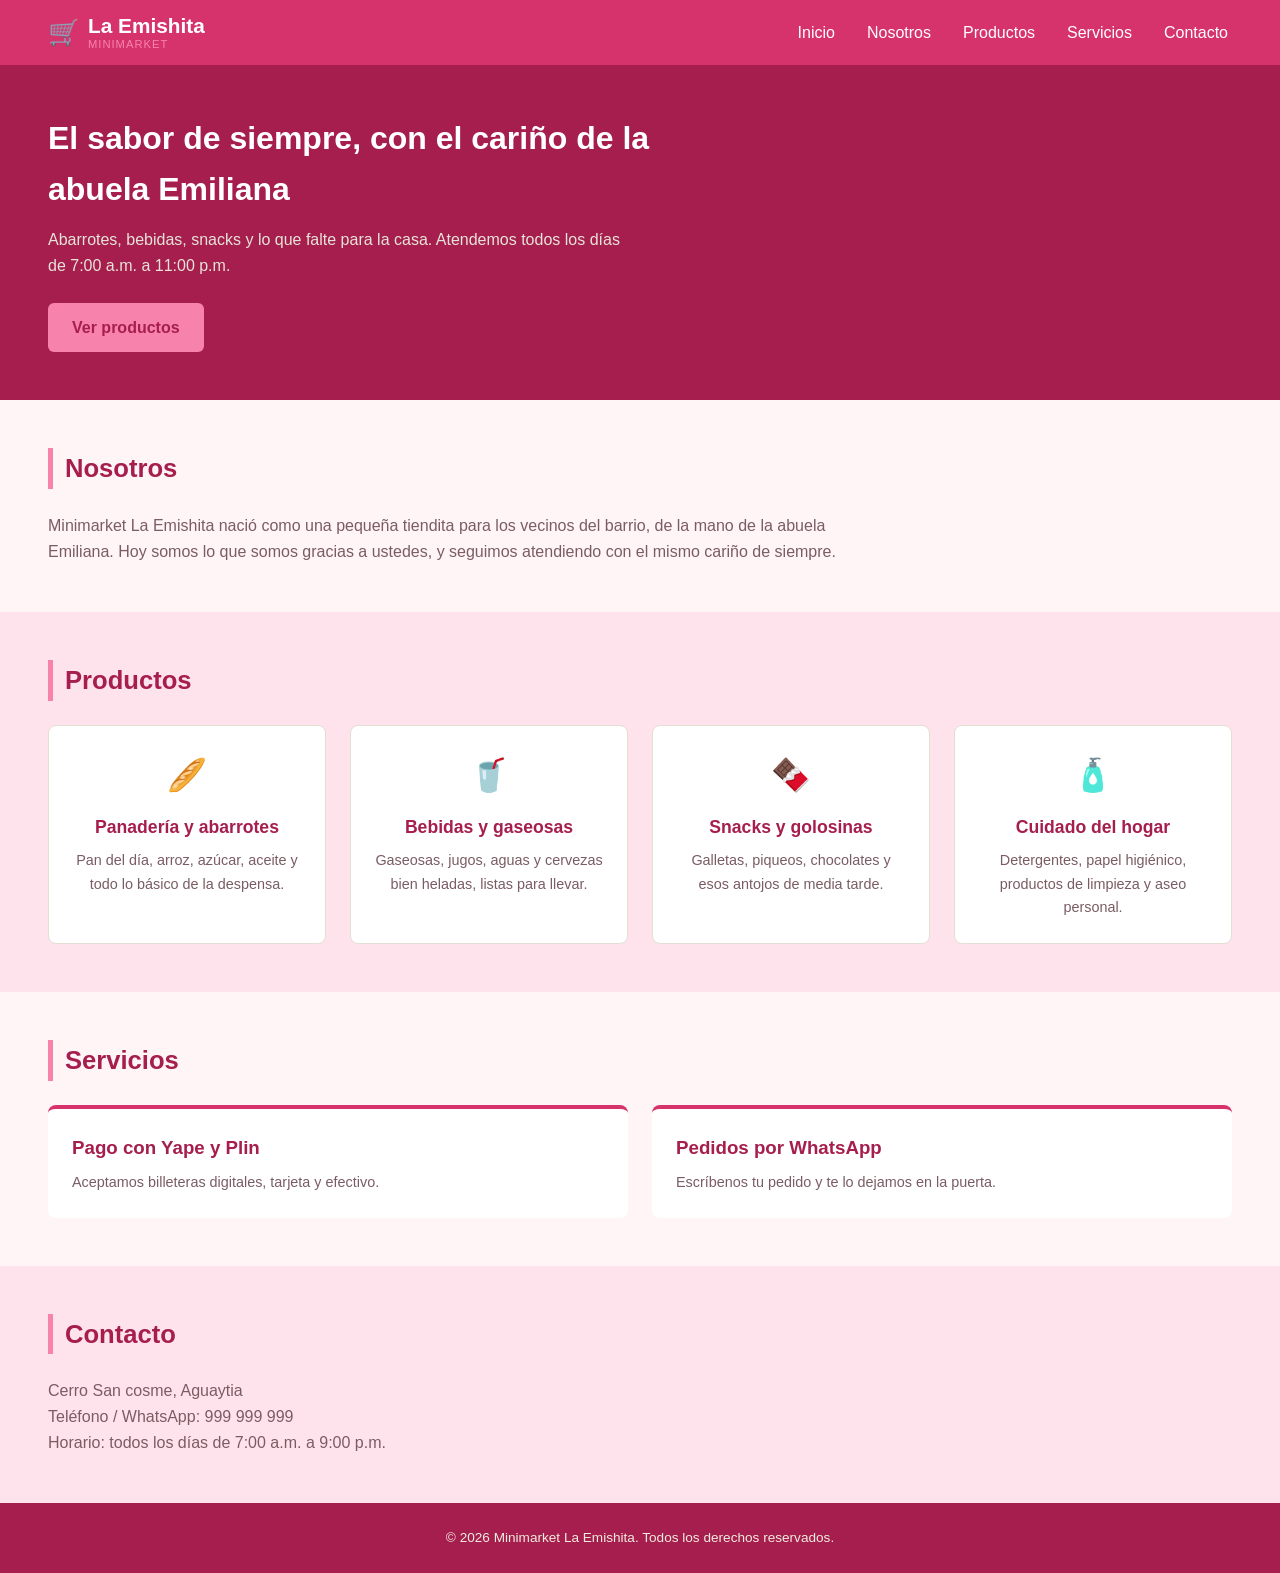
==== index.html @ 7e4b4ac0 "Primer commit examen" ====
<!DOCTYPE html>
<html lang="es">
<head>
  <meta charset="UTF-8">
  <meta name="viewport" content="width=device-width, initial-scale=1.0">
  <title>Minimarket La Emishita</title>
  <link rel="stylesheet" href="styles.css">
</head>
<body>
 
  <header class="site-header">
    <div class="logo">
      <span class="logo-icon">🛒</span>
      <span class="logo-text">La Emishita<span class="logo-sub">minimarket</span></span>
    </div>
 
    <nav class="navbar">
      <ul class="nav-list">
        <li><a href="#inicio" class="nav-link">Inicio</a></li>
        <li><a href="#nosotros" class="nav-link">Nosotros</a></li>
        <li><a href="#productos" class="nav-link">Productos</a></li>
        <li><a href="#servicios" class="nav-link">Servicios</a></li>
        <li><a href="#contacto" class="nav-link">Contacto</a></li>
      </ul>
    </nav>
  </header>
 
  <main>
    <section id="inicio" class="hero">
      <h1 class="hero-title">El sabor de siempre, con el cariño de la abuela Emiliana</h1>
      <p class="hero-text">
        Abarrotes, bebidas, snacks y lo que falte para la casa. Atendemos todos los días
        de 7:00 a.m. a 11:00 p.m.
      </p>
      <a href="#productos" class="btn-primary">Ver productos</a>
    </section>
 
    <section id="nosotros" class="section">
      <h2 class="section-title">Nosotros</h2>
      <p class="section-text">
        Minimarket La Emishita nació como una pequeña tiendita para los vecinos del barrio,
        de la mano de la abuela Emiliana. Hoy somos lo que somos gracias a ustedes, y
        seguimos atendiendo con el mismo cariño de siempre.
      </p>
    </section>
 
    <section id="productos" class="section section-alt">
      <h2 class="section-title">Productos</h2>
      <div class="product-grid">
        <article class="product-card">
          <span class="product-icon">🥖</span>
          <h3 class="product-name">Panadería y abarrotes</h3>
          <p class="product-desc">Pan del día, arroz, azúcar, aceite y todo lo básico de la despensa.</p>
        </article>
        <article class="product-card">
          <span class="product-icon">🥤</span>
          <h3 class="product-name">Bebidas y gaseosas</h3>
          <p class="product-desc">Gaseosas, jugos, aguas y cervezas bien heladas, listas para llevar.</p>
        </article>
        <article class="product-card">
          <span class="product-icon">🍫</span>
          <h3 class="product-name">Snacks y golosinas</h3>
          <p class="product-desc">Galletas, piqueos, chocolates y esos antojos de media tarde.</p>
        </article>
        <article class="product-card">
          <span class="product-icon">🧴</span>
          <h3 class="product-name">Cuidado del hogar</h3>
          <p class="product-desc">Detergentes, papel higiénico, productos de limpieza y aseo personal.</p>
        </article>
      </div>
    </section>
 
    <section id="servicios" class="section">
      <h2 class="section-title">Servicios</h2>
      <div class="service-list">
        <div class="service-item">
          <h3 class="service-name">Pago con Yape y Plin</h3>
          <p class="service-desc">Aceptamos billeteras digitales, tarjeta y efectivo.</p>
        </div>
        <div class="service-item">
          <h3 class="service-name">Pedidos por WhatsApp</h3>
          <p class="service-desc">Escríbenos tu pedido y te lo dejamos en la puerta.</p>
        </div>
      </div>
    </section>
 
    <section id="contacto" class="section section-alt">
      <h2 class="section-title">Contacto</h2>
      <p class="section-text">
        Cerro San cosme, Aguaytia<br>
        Teléfono / WhatsApp: 999 999 999<br>
        Horario: todos los días de 7:00 a.m. a 9:00 p.m.
      </p>
    </section>
  </main>
 
  <footer class="site-footer">
    <p>&copy; 2026 Minimarket La Emishita. Todos los derechos reservados.</p>
  </footer>
 
</body>
</html>
---- styles.css ----
:root {
  --color-primary: #d6336c;
  --color-primary-dark: #a61e4d;
  --color-accent: #f783ac;
  --color-bg: #fff5f7;
  --color-bg-alt: #ffe3ec;
  --color-text: #3d2b30;
  --color-text-light: #7a5c64;
  --font-base: 'Segoe UI', Tahoma, sans-serif;
  --spacing-sm: 0.75rem;
  --spacing-md: 1.5rem;
  --spacing-lg: 3rem;
}
 
/* ===== Reset básico ===== */
* {
  box-sizing: border-box;
  margin: 0;
  padding: 0;
}
 
body {
  font-family: var(--font-base);
  color: var(--color-text);
  background-color: var(--color-bg);
  line-height: 1.6;
}
 
/* ===== Header (selector por clase) ===== */
.site-header {
  display: flex;
  justify-content: space-between;
  align-items: center;
  background-color: var(--color-primary);
  padding: var(--spacing-sm) var(--spacing-lg);
  flex-wrap: wrap;
  gap: var(--spacing-sm);
}
 
.logo {
  display: flex;
  align-items: center;
  gap: 0.5rem;
  color: #ffffff;
}
 
.logo-icon {
  font-size: 1.6rem;
}
 
.logo-text {
  font-size: 1.3rem;
  font-weight: bold;
  display: flex;
  flex-direction: column;
  line-height: 1.1;
}
 
.logo-sub {
  font-size: 0.7rem;
  font-weight: normal;
  color: var(--color-accent);
  text-transform: uppercase;
  letter-spacing: 1px;
}
 
/* ===== Navbar (Flexbox para alinear opciones) ===== */
.navbar .nav-list {
  display: flex;
  list-style: none;
  gap: var(--spacing-md);
}
 
.nav-link {
  color: #ffffff;
  text-decoration: none;
  font-weight: 500;
  padding: var(--spacing-sm) 0.25rem;
  transition: color 0.2s ease;
}
 
.nav-link:hover {
  color: var(--color-accent);
}
 
/* ===== Hero (selector por ID) ===== */
#inicio.hero {
  display: flex;
  flex-direction: column;
  align-items: flex-start;
  background-color: var(--color-primary-dark);
  color: #ffffff;
  padding: var(--spacing-lg);
  gap: var(--spacing-sm);
}
 
.hero-title {
  font-size: 2rem;
  max-width: 38rem;
}
 
.hero-text {
  max-width: 36rem;
  color: #e7e4da;
}
 
.btn-primary {
  display: inline-block;
  background-color: var(--color-accent);
  color: var(--color-primary-dark);
  text-decoration: none;
  font-weight: bold;
  padding: var(--spacing-sm) var(--spacing-md);
  border-radius: 6px;
  margin-top: var(--spacing-sm);
}
 
/* ===== Secciones generales ===== */
.section {
  padding: var(--spacing-lg);
}
 
.section-alt {
  background-color: var(--color-bg-alt);
}
 
.section-title {
  font-size: 1.6rem;
  color: var(--color-primary-dark);
  margin-bottom: var(--spacing-md);
  border-left: 5px solid var(--color-accent);
  padding-left: var(--spacing-sm);
}
 
.section-text {
  max-width: 50rem;
  color: var(--color-text-light);
}
 
/* ===== Productos (Flexbox en grid de tarjetas) ===== */
.product-grid {
  display: flex;
  flex-wrap: wrap;
  gap: var(--spacing-md);
}
 
.product-card {
  background-color: #ffffff;
  border: 1px solid #e3dfd2;
  border-radius: 8px;
  padding: var(--spacing-md);
  flex: 1 1 220px;
  text-align: center;
}
 
.product-icon {
  font-size: 2rem;
  display: block;
  margin-bottom: var(--spacing-sm);
}
 
.product-name {
  font-size: 1.1rem;
  margin-bottom: 0.5rem;
  color: var(--color-primary-dark);
}
 
.product-desc {
  font-size: 0.9rem;
  color: var(--color-text-light);
}
 
/* ===== Servicios (Flexbox) ===== */
.service-list {
  display: flex;
  flex-wrap: wrap;
  gap: var(--spacing-md);
}
 
.service-item {
  flex: 1 1 250px;
  background-color: #ffffff;
  padding: var(--spacing-md);
  border-radius: 8px;
  border-top: 4px solid var(--color-primary);
}
 
.service-name {
  color: var(--color-primary-dark);
  margin-bottom: 0.5rem;
}
 
.service-desc {
  font-size: 0.9rem;
  color: var(--color-text-light);
}
 
/* ===== Footer (selector por clase, Flexbox centrado) ===== */
.site-footer {
  display: flex;
  justify-content: center;
  align-items: center;
  background-color: var(--color-primary-dark);
  color: #f1ece0;
  padding: var(--spacing-md);
  font-size: 0.85rem;
}
 
/* ===== Responsive ===== */
@media (max-width: 600px) {
  .site-header {
    flex-direction: column;
    align-items: flex-start;
  }
 
  .navbar .nav-list {
    flex-wrap: wrap;
  }
 
  .hero-title {
    font-size: 1.5rem;
  }
}
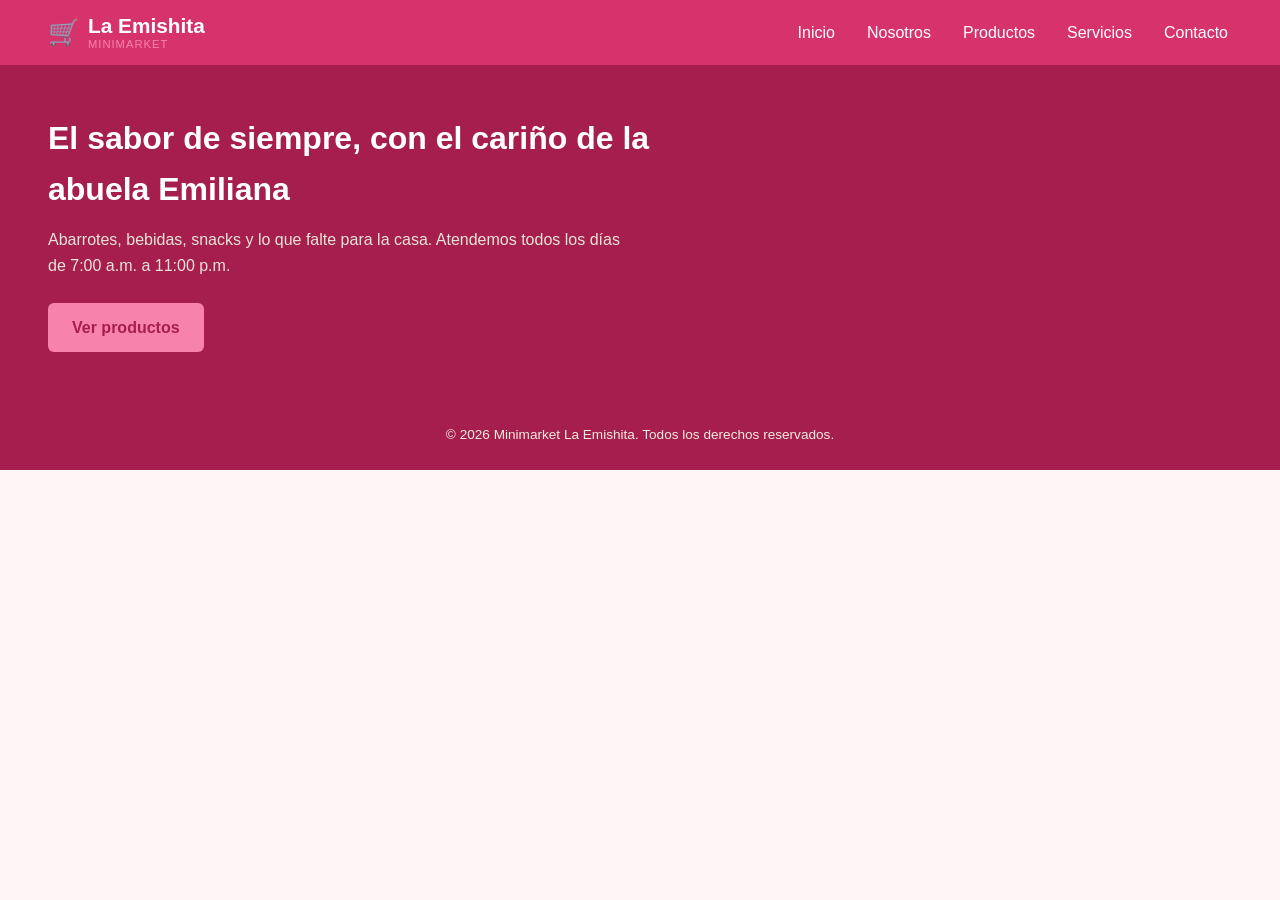
==== commit 2a36988f: "avance PA4" ====
--- a/index.html
+++ b/index.html
@@ -4,7 +4,7 @@
   <meta charset="UTF-8">
   <meta name="viewport" content="width=device-width, initial-scale=1.0">
   <title>Minimarket La Emishita</title>
-  <link rel="stylesheet" href="styles.css">
+  <link rel="stylesheet" href="css/styles.css">
 </head>
 <body>
  
@@ -16,11 +16,11 @@
  
     <nav class="navbar">
       <ul class="nav-list">
-        <li><a href="#inicio" class="nav-link">Inicio</a></li>
-        <li><a href="#nosotros" class="nav-link">Nosotros</a></li>
-        <li><a href="#productos" class="nav-link">Productos</a></li>
-        <li><a href="#servicios" class="nav-link">Servicios</a></li>
-        <li><a href="#contacto" class="nav-link">Contacto</a></li>
+        <li><a href="index.html" class="nav-link">Inicio</a></li>
+        <li><a href="nosotros.html" class="nav-link">Nosotros</a></li>
+        <li><a href="productos.html" class="nav-link">Productos</a></li>
+        <li><a href="servicios.html" class="nav-link">Servicios</a></li>
+        <li><a href="contacto.html" class="nav-link">Contacto</a></li>
       </ul>
     </nav>
   </header>
@@ -32,65 +32,7 @@
         Abarrotes, bebidas, snacks y lo que falte para la casa. Atendemos todos los días
         de 7:00 a.m. a 11:00 p.m.
       </p>
-      <a href="#productos" class="btn-primary">Ver productos</a>
-    </section>
- 
-    <section id="nosotros" class="section">
-      <h2 class="section-title">Nosotros</h2>
-      <p class="section-text">
-        Minimarket La Emishita nació como una pequeña tiendita para los vecinos del barrio,
-        de la mano de la abuela Emiliana. Hoy somos lo que somos gracias a ustedes, y
-        seguimos atendiendo con el mismo cariño de siempre.
-      </p>
-    </section>
- 
-    <section id="productos" class="section section-alt">
-      <h2 class="section-title">Productos</h2>
-      <div class="product-grid">
-        <article class="product-card">
-          <span class="product-icon">🥖</span>
-          <h3 class="product-name">Panadería y abarrotes</h3>
-          <p class="product-desc">Pan del día, arroz, azúcar, aceite y todo lo básico de la despensa.</p>
-        </article>
-        <article class="product-card">
-          <span class="product-icon">🥤</span>
-          <h3 class="product-name">Bebidas y gaseosas</h3>
-          <p class="product-desc">Gaseosas, jugos, aguas y cervezas bien heladas, listas para llevar.</p>
-        </article>
-        <article class="product-card">
-          <span class="product-icon">🍫</span>
-          <h3 class="product-name">Snacks y golosinas</h3>
-          <p class="product-desc">Galletas, piqueos, chocolates y esos antojos de media tarde.</p>
-        </article>
-        <article class="product-card">
-          <span class="product-icon">🧴</span>
-          <h3 class="product-name">Cuidado del hogar</h3>
-          <p class="product-desc">Detergentes, papel higiénico, productos de limpieza y aseo personal.</p>
-        </article>
-      </div>
-    </section>
- 
-    <section id="servicios" class="section">
-      <h2 class="section-title">Servicios</h2>
-      <div class="service-list">
-        <div class="service-item">
-          <h3 class="service-name">Pago con Yape y Plin</h3>
-          <p class="service-desc">Aceptamos billeteras digitales, tarjeta y efectivo.</p>
-        </div>
-        <div class="service-item">
-          <h3 class="service-name">Pedidos por WhatsApp</h3>
-          <p class="service-desc">Escríbenos tu pedido y te lo dejamos en la puerta.</p>
-        </div>
-      </div>
-    </section>
- 
-    <section id="contacto" class="section section-alt">
-      <h2 class="section-title">Contacto</h2>
-      <p class="section-text">
-        Cerro San cosme, Aguaytia<br>
-        Teléfono / WhatsApp: 999 999 999<br>
-        Horario: todos los días de 7:00 a.m. a 9:00 p.m.
-      </p>
+      <a href="productos.html" class="btn-primary">Ver productos</a>
     </section>
   </main>
  
--- a/css/styles.css
+++ b/css/styles.css
@@ -0,0 +1,224 @@
+:root {
+  --color-primary: #d6336c;
+  --color-primary-dark: #a61e4d;
+  --color-accent: #f783ac;
+  --color-bg: #fff5f7;
+  --color-bg-alt: #ffe3ec;
+  --color-text: #3d2b30;
+  --color-text-light: #7a5c64;
+  --font-base: 'Segoe UI', Tahoma, sans-serif;
+  --spacing-sm: 0.75rem;
+  --spacing-md: 1.5rem;
+  --spacing-lg: 3rem;
+}
+ 
+/* ===== Reset básico ===== */
+* {
+  box-sizing: border-box;
+  margin: 0;
+  padding: 0;
+}
+ 
+body {
+  font-family: var(--font-base);
+  color: var(--color-text);
+  background-color: var(--color-bg);
+  line-height: 1.6;
+}
+ 
+/* ===== Header (selector por clase) ===== */
+.site-header {
+  display: flex;
+  justify-content: space-between;
+  align-items: center;
+  background-color: var(--color-primary);
+  padding: var(--spacing-sm) var(--spacing-lg);
+  flex-wrap: wrap;
+  gap: var(--spacing-sm);
+}
+ 
+.logo {
+  display: flex;
+  align-items: center;
+  gap: 0.5rem;
+  color: #ffffff;
+}
+ 
+.logo-icon {
+  font-size: 1.6rem;
+}
+ 
+.logo-text {
+  font-size: 1.3rem;
+  font-weight: bold;
+  display: flex;
+  flex-direction: column;
+  line-height: 1.1;
+}
+ 
+.logo-sub {
+  font-size: 0.7rem;
+  font-weight: normal;
+  color: var(--color-accent);
+  text-transform: uppercase;
+  letter-spacing: 1px;
+}
+ 
+/* ===== Navbar (Flexbox para alinear opciones) ===== */
+.navbar .nav-list {
+  display: flex;
+  list-style: none;
+  gap: var(--spacing-md);
+}
+ 
+.nav-link {
+  color: #ffffff;
+  text-decoration: none;
+  font-weight: 500;
+  padding: var(--spacing-sm) 0.25rem;
+  transition: color 0.2s ease;
+}
+ 
+.nav-link:hover {
+  color: var(--color-accent);
+}
+ 
+/* ===== Hero (selector por ID) ===== */
+#inicio.hero {
+  display: flex;
+  flex-direction: column;
+  align-items: flex-start;
+  background-color: var(--color-primary-dark);
+  color: #ffffff;
+  padding: var(--spacing-lg);
+  gap: var(--spacing-sm);
+}
+ 
+.hero-title {
+  font-size: 2rem;
+  max-width: 38rem;
+}
+ 
+.hero-text {
+  max-width: 36rem;
+  color: #e7e4da;
+}
+ 
+.btn-primary {
+  display: inline-block;
+  background-color: var(--color-accent);
+  color: var(--color-primary-dark);
+  text-decoration: none;
+  font-weight: bold;
+  padding: var(--spacing-sm) var(--spacing-md);
+  border-radius: 6px;
+  margin-top: var(--spacing-sm);
+}
+ 
+/* ===== Secciones generales ===== */
+.section {
+  padding: var(--spacing-lg);
+}
+ 
+.section-alt {
+  background-color: var(--color-bg-alt);
+}
+ 
+.section-title {
+  font-size: 1.6rem;
+  color: var(--color-primary-dark);
+  margin-bottom: var(--spacing-md);
+  border-left: 5px solid var(--color-accent);
+  padding-left: var(--spacing-sm);
+}
+ 
+.section-text {
+  max-width: 50rem;
+  color: var(--color-text-light);
+}
+ 
+/* ===== Productos (Flexbox en grid de tarjetas) ===== */
+.product-grid {
+  display: flex;
+  flex-wrap: wrap;
+  gap: var(--spacing-md);
+}
+ 
+.product-card {
+  background-color: #ffffff;
+  border: 1px solid #e3dfd2;
+  border-radius: 8px;
+  padding: var(--spacing-md);
+  flex: 1 1 220px;
+  text-align: center;
+}
+ 
+.product-icon {
+  font-size: 2rem;
+  display: block;
+  margin-bottom: var(--spacing-sm);
+}
+ 
+.product-name {
+  font-size: 1.1rem;
+  margin-bottom: 0.5rem;
+  color: var(--color-primary-dark);
+}
+ 
+.product-desc {
+  font-size: 0.9rem;
+  color: var(--color-text-light);
+}
+ 
+/* ===== Servicios (Flexbox) ===== */
+.service-list {
+  display: flex;
+  flex-wrap: wrap;
+  gap: var(--spacing-md);
+}
+ 
+.service-item {
+  flex: 1 1 250px;
+  background-color: #ffffff;
+  padding: var(--spacing-md);
+  border-radius: 8px;
+  border-top: 4px solid var(--color-primary);
+}
+ 
+.service-name {
+  color: var(--color-primary-dark);
+  margin-bottom: 0.5rem;
+}
+ 
+.service-desc {
+  font-size: 0.9rem;
+  color: var(--color-text-light);
+}
+ 
+/* ===== Footer (selector por clase, Flexbox centrado) ===== */
+.site-footer {
+  display: flex;
+  justify-content: center;
+  align-items: center;
+  background-color: var(--color-primary-dark);
+  color: #f1ece0;
+  padding: var(--spacing-md);
+  font-size: 0.85rem;
+}
+ 
+/* ===== Responsive ===== */
+@media (max-width: 600px) {
+  .site-header {
+    flex-direction: column;
+    align-items: flex-start;
+  }
+ 
+  .navbar .nav-list {
+    flex-wrap: wrap;
+  }
+ 
+  .hero-title {
+    font-size: 1.5rem;
+  }
+}
+ 
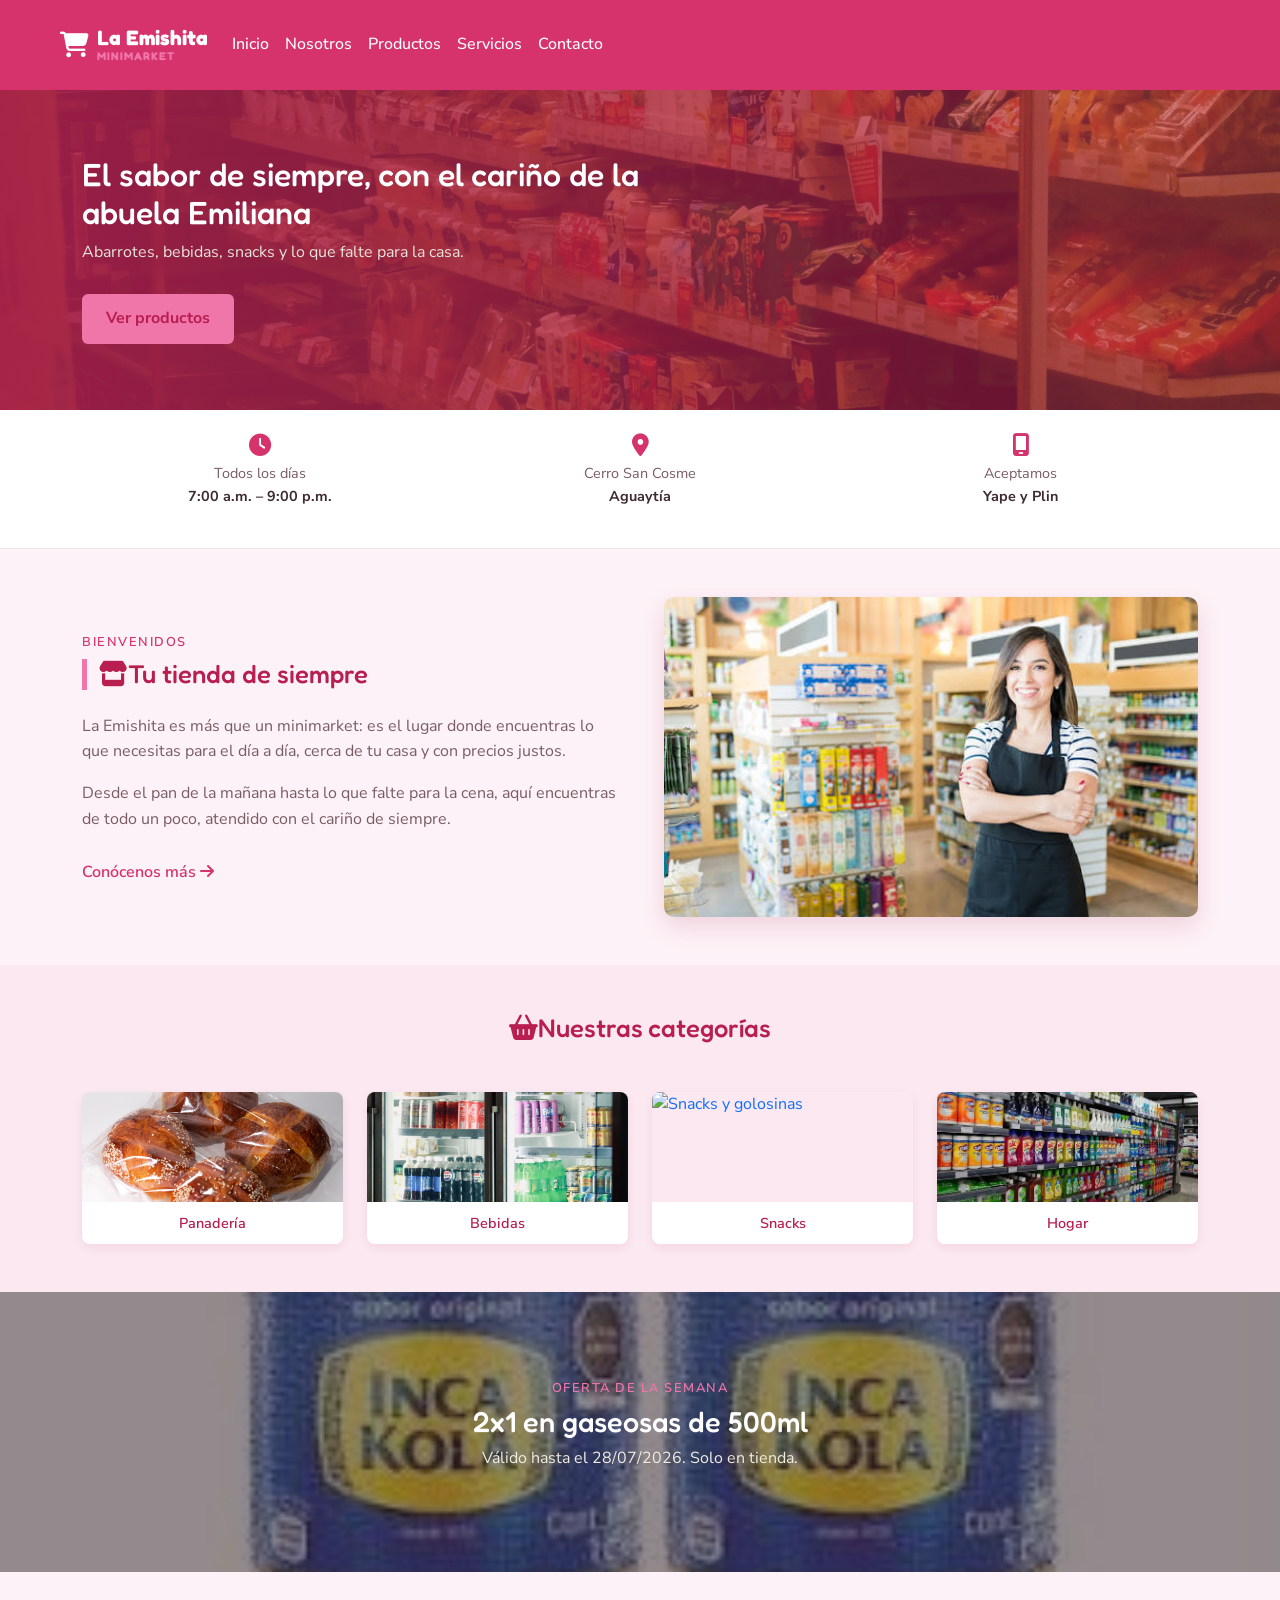
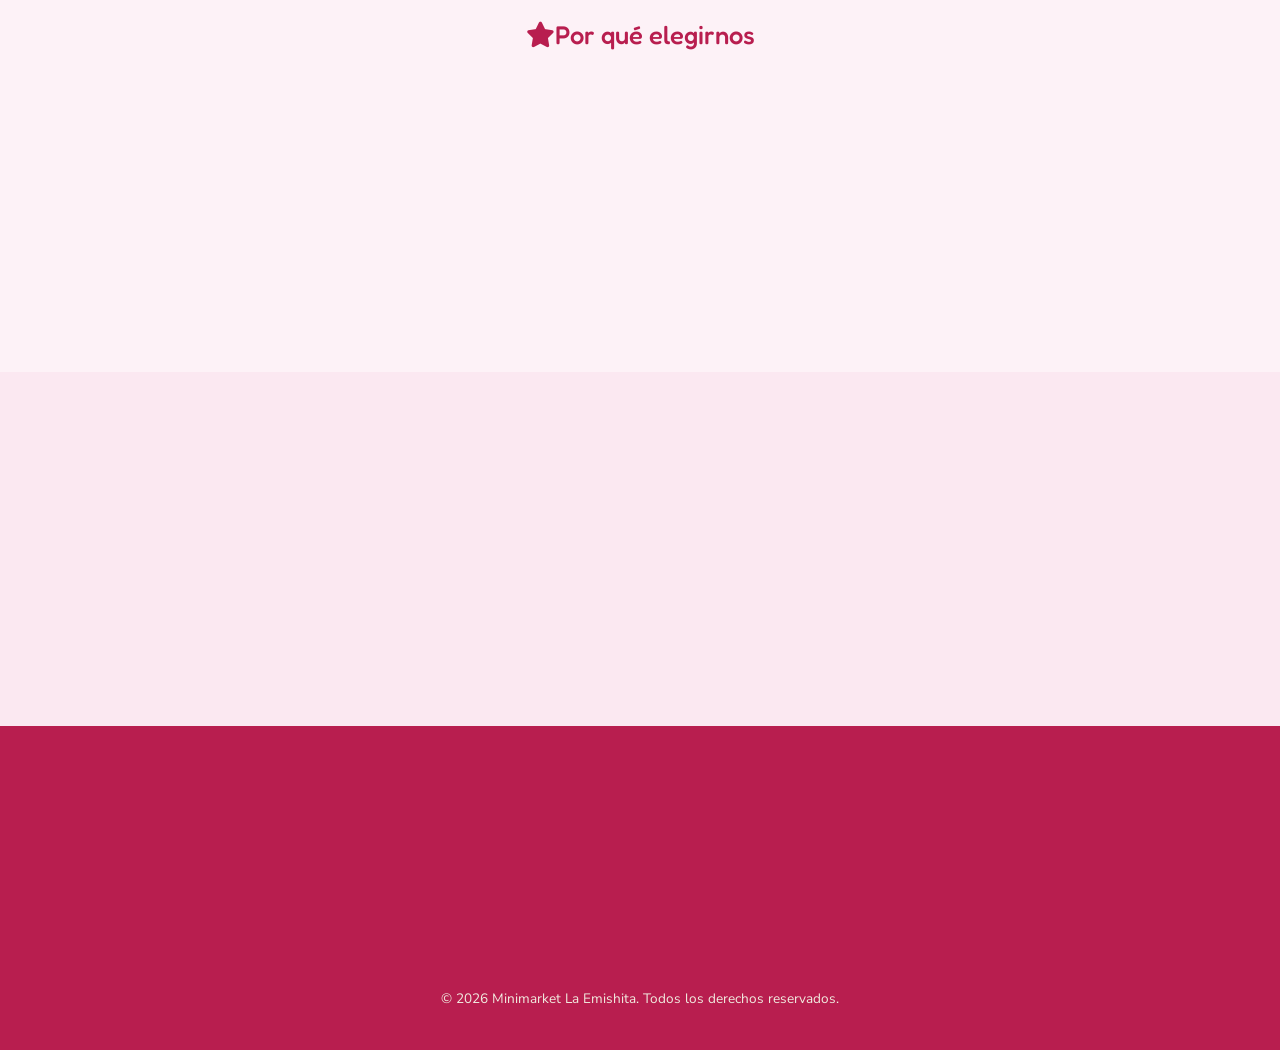
==== commit 49dcb733: "Evaluacion integral: agrego imagenes,js y actualizacion de las paginas" ====
--- a/index.html
+++ b/index.html
@@ -4,41 +4,224 @@
   <meta charset="UTF-8">
   <meta name="viewport" content="width=device-width, initial-scale=1.0">
   <title>Minimarket La Emishita</title>
+
+  <link href="https://fonts.googleapis.com/css2?family=Fredoka:wght@500;600;700&family=Nunito+Sans:wght@400;600&display=swap" rel="stylesheet">
+  <link href="https://cdn.jsdelivr.net/npm/bootstrap@5.3.8/dist/css/bootstrap.min.css" rel="stylesheet">
+  <link rel="stylesheet" href="https://cdnjs.cloudflare.com/ajax/libs/font-awesome/6.5.2/css/all.min.css">
+  <link rel="stylesheet" href="https://unpkg.com/aos@2.3.1/dist/aos.css">
+
   <link rel="stylesheet" href="css/styles.css">
 </head>
 <body>
- 
+
   <header class="site-header">
-    <div class="logo">
-      <span class="logo-icon">🛒</span>
-      <span class="logo-text">La Emishita<span class="logo-sub">minimarket</span></span>
-    </div>
- 
-    <nav class="navbar">
-      <ul class="nav-list">
-        <li><a href="index.html" class="nav-link">Inicio</a></li>
-        <li><a href="nosotros.html" class="nav-link">Nosotros</a></li>
-        <li><a href="productos.html" class="nav-link">Productos</a></li>
-        <li><a href="servicios.html" class="nav-link">Servicios</a></li>
-        <li><a href="contacto.html" class="nav-link">Contacto</a></li>
-      </ul>
+    <nav class="navbar navbar-expand-lg navbar-dark">
+      <div class="container">
+        <a class="navbar-brand logo" href="index.html">
+          <i class="fa-solid fa-cart-shopping logo-icon"></i>
+          <span class="logo-text">La Emishita <span class="logo-sub">minimarket</span></span>
+        </a>
+        <button class="navbar-toggler" type="button" data-bs-toggle="collapse" data-bs-target="#navMenu" aria-label="Abrir menú">
+          <span class="navbar-toggler-icon"></span>
+        </button>
+        <div class="collapse navbar-collapse" id="navMenu">
+          <ul class="navbar-nav ms-auto">
+            <li class="nav-item"><a href="index.html" class="nav-link active">Inicio</a></li>
+            <li class="nav-item"><a href="nosotros.html" class="nav-link">Nosotros</a></li>
+            <li class="nav-item"><a href="productos.html" class="nav-link">Productos</a></li>
+            <li class="nav-item"><a href="servicios.html" class="nav-link">Servicios</a></li>
+            <li class="nav-item"><a href="contacto.html" class="nav-link">Contacto</a></li>
+          </ul>
+        </div>
+      </div>
     </nav>
   </header>
- 
+
   <main>
+
     <section id="inicio" class="hero">
-      <h1 class="hero-title">El sabor de siempre, con el cariño de la abuela Emiliana</h1>
-      <p class="hero-text">
-        Abarrotes, bebidas, snacks y lo que falte para la casa. Atendemos todos los días
-        de 7:00 a.m. a 11:00 p.m.
-      </p>
-      <a href="productos.html" class="btn-primary">Ver productos</a>
-    </section>
+      <img src="img/inicio.jpg" alt="Interior del minimarket La Emishita" class="hero-img">
+      <div class="hero-overlay">
+        <div class="container">
+          <h1 class="hero-title" data-aos="fade-up">El sabor de siempre, con el cariño de la abuela Emiliana</h1>
+          <p class="hero-text" data-aos="fade-up" data-aos-delay="100">
+            Abarrotes, bebidas, snacks y lo que falte para la casa.
+          </p>
+          <a href="productos.html" class="btn-primary" data-aos="fade-up" data-aos-delay="200">Ver productos</a>
+        </div>
+      </div>
+    </section>
+
+    <section class="quick-facts">
+      <div class="container">
+        <div class="row g-4 text-center">
+          <div class="col-12 col-md-4" data-aos="fade-up" data-aos-delay="0">
+            <i class="fa-solid fa-clock fact-icon"></i>
+            <p class="fact-text">Todos los días<br><strong>7:00 a.m. – 9:00 p.m.</strong></p>
+          </div>
+          <div class="col-12 col-md-4" data-aos="fade-up" data-aos-delay="100">
+            <i class="fa-solid fa-location-dot fact-icon"></i>
+            <p class="fact-text">Cerro San Cosme<br><strong>Aguaytía</strong></p>
+          </div>
+          <div class="col-12 col-md-4" data-aos="fade-up" data-aos-delay="200">
+            <i class="fa-solid fa-mobile-screen fact-icon"></i>
+            <p class="fact-text">Aceptamos<br><strong>Yape y Plin</strong></p>
+          </div>
+        </div>
+      </div>
+    </section>
+
+    <section class="section">
+      <div class="container">
+        <div class="row align-items-center g-5">
+          <div class="col-md-6" data-aos="fade-right">
+            <span class="eyebrow">Bienvenidos</span>
+            <h2 class="section-title"><i class="fa-solid fa-store"></i>Tu tienda de siempre</h2>
+            <p class="section-text">
+              La Emishita es más que un minimarket: es el lugar donde encuentras lo que
+              necesitas para el día a día, cerca de tu casa y con precios justos.
+            </p>
+            <p class="section-text">
+              Desde el pan de la mañana hasta lo que falte para la cena, aquí encuentras
+              de todo un poco, atendido con el cariño de siempre.
+            </p>
+            <a href="nosotros.html" class="link-more">Conócenos más <i class="fa-solid fa-arrow-right"></i></a>
+          </div>
+          <div class="col-md-6" data-aos="fade-left">
+            <img src="img/bienvenida.jpg" alt="Mostrador del minimarket" class="rounded-img">
+          </div>
+        </div>
+      </div>
+    </section>
+
+    <section class="section section-alt">
+      <div class="container">
+        <h2 class="section-title text-center-block" data-aos="fade-up"><i class="fa-solid fa-basket-shopping"></i>Nuestras categorías</h2>
+
+        <div class="row g-4 mt-2">
+          <div class="col-6 col-md-3" data-aos="fade-up" data-aos-delay="0">
+            <a href="productos.html" class="preview-card">
+              <img src="img/pan.jpg" alt="Pan y abarrotes" class="preview-img">
+              <span class="preview-name">Panadería</span>
+            </a>
+          </div>
+          <div class="col-6 col-md-3" data-aos="fade-up" data-aos-delay="100">
+            <a href="productos.html" class="preview-card">
+              <img src="img/bebidas.jpg" alt="Bebidas y gaseosas" class="preview-img">
+              <span class="preview-name">Bebidas</span>
+            </a>
+          </div>
+          <div class="col-6 col-md-3" data-aos="fade-up" data-aos-delay="200">
+            <a href="productos.html" class="preview-card">
+              <img src="img/snacks.jpg" alt="Snacks y golosinas" class="preview-img">
+              <span class="preview-name">Snacks</span>
+            </a>
+          </div>
+          <div class="col-6 col-md-3" data-aos="fade-up" data-aos-delay="300">
+            <a href="productos.html" class="preview-card">
+              <img src="img/limpieza.jpg" alt="Cuidado del hogar" class="preview-img">
+              <span class="preview-name">Hogar</span>
+            </a>
+          </div>
+        </div>
+      </div>
+    </section>
+
+    <section class="offer-banner">
+      <img src="img/oferta.jpg" alt="Oferta de la semana" class="offer-img">
+      <div class="offer-overlay">
+        <div class="container">
+          <span class="eyebrow eyebrow-light" data-aos="fade-up">Oferta de la semana</span>
+          <h2 class="offer-title" data-aos="fade-up" data-aos-delay="100">2x1 en gaseosas de 500ml</h2>
+          <p class="offer-text" data-aos="fade-up" data-aos-delay="200">Válido hasta el 28/07/2026. Solo en tienda.</p>
+        </div>
+      </div>
+    </section>
+
+    <section class="section">
+      <div class="container">
+        <h2 class="section-title text-center-block" data-aos="fade-up"><i class="fa-solid fa-star"></i>Por qué elegirnos</h2>
+
+        <div class="row g-4 mt-2">
+          <div class="col-12 col-md-4" data-aos="fade-up" data-aos-delay="0">
+            <div class="card h-100 shadow-sm border-0 value-card">
+              <div class="card-body text-center">
+                <i class="fa-solid fa-location-dot value-icon"></i>
+                <h3 class="card-title value-title">Cerca de ti</h3>
+                <p class="card-text value-text">A un paso de tu casa, en el corazón del barrio.</p>
+              </div>
+            </div>
+          </div>
+          <div class="col-12 col-md-4" data-aos="fade-up" data-aos-delay="150">
+            <div class="card h-100 shadow-sm border-0 value-card">
+              <div class="card-body text-center">
+                <i class="fa-solid fa-tags value-icon"></i>
+                <h3 class="card-title value-title">Precios justos</h3>
+                <p class="card-text value-text">Lo básico de la despensa a precio de barrio.</p>
+              </div>
+            </div>
+          </div>
+          <div class="col-12 col-md-4" data-aos="fade-up" data-aos-delay="300">
+            <div class="card h-100 shadow-sm border-0 value-card">
+              <div class="card-body text-center">
+                <i class="fa-solid fa-motorcycle value-icon"></i>
+                <h3 class="card-title value-title">Delivery rápido</h3>
+                <p class="card-text value-text">Pide por WhatsApp y te lo llevamos a la puerta.</p>
+              </div>
+            </div>
+          </div>
+        </div>
+      </div>
+    </section>
+
+    <section class="section section-alt">
+      <div class="container">
+        <h2 class="section-title text-center-block" data-aos="fade-up"><i class="fa-solid fa-comment"></i>Lo que dicen nuestros clientes</h2>
+
+        <div class="row g-4 mt-2">
+          <div class="col-md-4" data-aos="fade-up" data-aos-delay="0">
+            <div class="testimonial-card">
+              <i class="fa-solid fa-quote-left quote-icon"></i>
+              <p class="testimonial-text">Siempre encuentro todo lo que necesito, y me atienden súper rápido.</p>
+              <p class="testimonial-author">— Rosa M.</p>
+            </div>
+          </div>
+          <div class="col-md-4" data-aos="fade-up" data-aos-delay="150">
+            <div class="testimonial-card">
+              <i class="fa-solid fa-quote-left quote-icon"></i>
+              <p class="testimonial-text">El delivery por WhatsApp me salvó más de una vez. Muy recomendado.</p>
+              <p class="testimonial-author">— Jorge P.</p>
+            </div>
+          </div>
+          <div class="col-md-4" data-aos="fade-up" data-aos-delay="300">
+            <div class="testimonial-card">
+              <i class="fa-solid fa-quote-left quote-icon"></i>
+              <p class="testimonial-text">Precios justos y trato bien cercano, como debe ser en el barrio.</p>
+              <p class="testimonial-author">— Karina V.</p>
+            </div>
+          </div>
+        </div>
+      </div>
+    </section>
+
+    <section class="cta-final">
+      <div class="container text-center">
+        <h2 class="cta-title" data-aos="fade-up">¿Ya sabes qué te falta?</h2>
+        <p class="cta-text" data-aos="fade-up" data-aos-delay="100">Cerro San Cosme, Aguaytía · Todos los días 7:00 a.m. – 9:00 p.m.</p>
+        <a href="https://wa.me/51999999999" target="_blank" class="btn-whatsapp" data-aos="fade-up" data-aos-delay="200">
+          <i class="fa-brands fa-whatsapp"></i> Escríbenos por WhatsApp
+        </a>
+      </div>
+    </section>
+
   </main>
- 
+
   <footer class="site-footer">
     <p>&copy; 2026 Minimarket La Emishita. Todos los derechos reservados.</p>
   </footer>
- 
+
+  <script src="https://cdn.jsdelivr.net/npm/bootstrap@5.3.8/dist/js/bootstrap.bundle.min.js"></script>
+  <script src="https://unpkg.com/aos@2.3.1/dist/aos.js"></script>
+  <script src="js/main.js"></script>
 </body>
 </html>
--- a/css/styles.css
+++ b/css/styles.css
@@ -1,32 +1,32 @@
 :root {
   --color-primary: #d6336c;
-  --color-primary-dark: #a61e4d;
-  --color-accent: #f783ac;
-  --color-bg: #fff5f7;
-  --color-bg-alt: #ffe3ec;
+  --color-primary-dark: #b81e4f;
+  --color-accent: #f076aa;
+  --color-bg: #fdf2f7;
+  --color-bg-alt: #fbe8f1;
   --color-text: #3d2b30;
   --color-text-light: #7a5c64;
-  --font-base: 'Segoe UI', Tahoma, sans-serif;
+  --font-base: 'Nunito Sans', sans-serif;
+  --font-heading: 'Fredoka', sans-serif;
   --spacing-sm: 0.75rem;
   --spacing-md: 1.5rem;
   --spacing-lg: 3rem;
 }
- 
-/* ===== Reset básico ===== */
-* {
-  box-sizing: border-box;
-  margin: 0;
-  padding: 0;
-}
- 
+
+* { box-sizing: border-box; margin: 0; padding: 0; }
+
 body {
   font-family: var(--font-base);
   color: var(--color-text);
   background-color: var(--color-bg);
   line-height: 1.6;
 }
- 
-/* ===== Header (selector por clase) ===== */
+
+h1, h2, h3, .logo-text, .section-title, .hero-title,
+.page-banner-title, .offer-title, .cta-title {
+  font-family: var(--font-heading);
+}
+
 .site-header {
   display: flex;
   justify-content: space-between;
@@ -36,74 +36,25 @@
   flex-wrap: wrap;
   gap: var(--spacing-sm);
 }
- 
-.logo {
-  display: flex;
-  align-items: center;
-  gap: 0.5rem;
-  color: #ffffff;
+
+.logo { display: flex; align-items: center; gap: 0.5rem; color: #fff; }
+.logo-icon { font-size: 1.6rem; }
+.logo-text { font-size: 1.3rem; font-weight: bold; display: flex; flex-direction: column; line-height: 1.1; }
+.logo-sub { font-size: 0.7rem; color: var(--color-accent); text-transform: uppercase; letter-spacing: 1px; }
+
+.nav-link { color: #fff; text-decoration: none; font-weight: 500; padding: var(--spacing-sm) 0.25rem; transition: color 0.2s ease; }
+.nav-link:hover { color: var(--color-accent); }
+
+#inicio.hero { position: relative; color: #fff; overflow: hidden; }
+.hero-img { width: 100%; height: 320px; object-fit: cover; display: block; }
+.hero-overlay {
+  position: absolute; inset: 0;
+  background: linear-gradient(to right, rgba(166,30,77,0.92), rgba(166,30,77,0.55));
+  display: flex; align-items: center; padding: 0 var(--spacing-lg);
 }
- 
-.logo-icon {
-  font-size: 1.6rem;
-}
- 
-.logo-text {
-  font-size: 1.3rem;
-  font-weight: bold;
-  display: flex;
-  flex-direction: column;
-  line-height: 1.1;
-}
- 
-.logo-sub {
-  font-size: 0.7rem;
-  font-weight: normal;
-  color: var(--color-accent);
-  text-transform: uppercase;
-  letter-spacing: 1px;
-}
- 
-/* ===== Navbar (Flexbox para alinear opciones) ===== */
-.navbar .nav-list {
-  display: flex;
-  list-style: none;
-  gap: var(--spacing-md);
-}
- 
-.nav-link {
-  color: #ffffff;
-  text-decoration: none;
-  font-weight: 500;
-  padding: var(--spacing-sm) 0.25rem;
-  transition: color 0.2s ease;
-}
- 
-.nav-link:hover {
-  color: var(--color-accent);
-}
- 
-/* ===== Hero (selector por ID) ===== */
-#inicio.hero {
-  display: flex;
-  flex-direction: column;
-  align-items: flex-start;
-  background-color: var(--color-primary-dark);
-  color: #ffffff;
-  padding: var(--spacing-lg);
-  gap: var(--spacing-sm);
-}
- 
-.hero-title {
-  font-size: 2rem;
-  max-width: 38rem;
-}
- 
-.hero-text {
-  max-width: 36rem;
-  color: #e7e4da;
-}
- 
+.hero-title { font-size: 2rem; max-width: 38rem; }
+.hero-text { max-width: 36rem; color: #e7e4da; }
+
 .btn-primary {
   display: inline-block;
   background-color: var(--color-accent);
@@ -114,111 +65,96 @@
   border-radius: 6px;
   margin-top: var(--spacing-sm);
 }
- 
-/* ===== Secciones generales ===== */
-.section {
-  padding: var(--spacing-lg);
+
+.btn-whatsapp {
+  display: inline-flex; align-items: center; gap: 0.5rem;
+  background-color: #25D366; color: #fff; text-decoration: none;
+  font-weight: bold; padding: var(--spacing-sm) var(--spacing-md); border-radius: 6px;
 }
- 
-.section-alt {
-  background-color: var(--color-bg-alt);
+
+.section { padding: var(--spacing-lg); }
+.section-alt { background-color: var(--color-bg-alt); }
+.section-title {
+  font-size: 1.6rem; color: var(--color-primary-dark); margin-bottom: var(--spacing-md);
+  border-left: 5px solid var(--color-accent); padding-left: var(--spacing-sm);
 }
- 
-.section-title {
-  font-size: 1.6rem;
-  color: var(--color-primary-dark);
-  margin-bottom: var(--spacing-md);
-  border-left: 5px solid var(--color-accent);
-  padding-left: var(--spacing-sm);
-}
- 
-.section-text {
-  max-width: 50rem;
-  color: var(--color-text-light);
-}
- 
-/* ===== Productos (Flexbox en grid de tarjetas) ===== */
-.product-grid {
-  display: flex;
-  flex-wrap: wrap;
-  gap: var(--spacing-md);
-}
- 
-.product-card {
-  background-color: #ffffff;
-  border: 1px solid #e3dfd2;
-  border-radius: 8px;
-  padding: var(--spacing-md);
-  flex: 1 1 220px;
-  text-align: center;
-}
- 
-.product-icon {
-  font-size: 2rem;
-  display: block;
-  margin-bottom: var(--spacing-sm);
-}
- 
-.product-name {
-  font-size: 1.1rem;
-  margin-bottom: 0.5rem;
-  color: var(--color-primary-dark);
-}
- 
-.product-desc {
-  font-size: 0.9rem;
-  color: var(--color-text-light);
-}
- 
-/* ===== Servicios (Flexbox) ===== */
-.service-list {
-  display: flex;
-  flex-wrap: wrap;
-  gap: var(--spacing-md);
-}
- 
-.service-item {
-  flex: 1 1 250px;
-  background-color: #ffffff;
-  padding: var(--spacing-md);
-  border-radius: 8px;
-  border-top: 4px solid var(--color-primary);
-}
- 
-.service-name {
-  color: var(--color-primary-dark);
-  margin-bottom: 0.5rem;
-}
- 
-.service-desc {
-  font-size: 0.9rem;
-  color: var(--color-text-light);
-}
- 
-/* ===== Footer (selector por clase, Flexbox centrado) ===== */
-.site-footer {
-  display: flex;
-  justify-content: center;
-  align-items: center;
-  background-color: var(--color-primary-dark);
-  color: #f1ece0;
-  padding: var(--spacing-md);
-  font-size: 0.85rem;
-}
- 
-/* ===== Responsive ===== */
+
+.section-text { max-width: 50rem; color: var(--color-text-light); }
+.text-center-block { text-align: center; border-left: none !important; padding-left: 0 !important; }
+.eyebrow { display: inline-block; font-size: 0.8rem; font-weight: 600; color: var(--color-primary); text-transform: uppercase; letter-spacing: 1.5px; margin-bottom: 0.4rem; }
+.eyebrow-light { color: var(--color-accent); }
+.link-more { display: inline-block; margin-top: var(--spacing-sm); color: var(--color-primary); font-weight: 600; text-decoration: none; }
+.link-more:hover { color: var(--color-primary-dark); }
+
+.rounded-img { width: 100%; height: 320px; object-fit: cover; border-radius: 10px; box-shadow: 0 10px 25px rgba(166,30,77,0.15); }
+
+.quick-facts { background-color: #fff; padding: var(--spacing-md) 0; border-bottom: 1px solid #f1e4e9; }
+.fact-icon { font-size: 1.4rem; color: var(--color-primary); margin-bottom: 0.4rem; display: block; }
+.fact-text { font-size: 0.9rem; color: var(--color-text-light); }
+.fact-text strong { color: var(--color-text); }
+
+.preview-card { display: flex; flex-direction: column; text-decoration: none; border-radius: 8px; overflow: hidden; box-shadow: 0 4px 10px rgba(166,30,77,0.08); transition: transform 0.2s ease; }
+.preview-card:hover { transform: translateY(-4px); }
+.preview-img { width: 100%; height: 110px; object-fit: cover; }
+.preview-name { background-color: #fff; color: var(--color-primary-dark); font-weight: 600; font-size: 0.9rem; text-align: center; padding: 0.6rem; }
+
+.offer-banner { position: relative; overflow: hidden; }
+.offer-img { width: 100%; height: 280px; object-fit: cover; display: block; }
+.offer-overlay { position: absolute; inset: 0; background: rgba(61,43,48,0.55); display: flex; align-items: center; color: #fff; text-align: center; }
+.offer-overlay .container { display: flex; flex-direction: column; align-items: center; }
+.offer-title { font-size: 1.8rem; margin-bottom: 0.4rem; }
+.offer-text { color: #f1ece0; }
+
+.value-card { display: flex; flex-direction: column; align-items: center; text-align: center; background-color: #fff; border-radius: 10px; padding: var(--spacing-md); height: 100%; transition: transform 0.2s ease; }
+.value-card:hover { transform: translateY(-4px); }
+.value-icon { font-size: 1.8rem; color: var(--color-primary); background-color: var(--color-bg-alt); width: 60px; height: 60px; display: flex; align-items: center; justify-content: center; border-radius: 50%; margin-bottom: var(--spacing-sm); }
+.value-title { font-size: 1.05rem; color: var(--color-primary-dark); margin-bottom: 0.4rem; }
+.value-text { font-size: 0.9rem; color: var(--color-text-light); }
+
+.testimonial-card { background-color: #fff; border-radius: 10px; padding: var(--spacing-md); height: 100%; text-align: center; }
+.quote-icon { font-size: 1.4rem; color: var(--color-accent); margin-bottom: var(--spacing-sm); }
+.testimonial-text { font-size: 0.9rem; color: var(--color-text-light); font-style: italic; margin-bottom: var(--spacing-sm); }
+.testimonial-author { font-weight: 600; color: var(--color-primary-dark); font-size: 0.9rem; }
+
+.cta-final { background-color: var(--color-primary-dark); color: #fff; padding: var(--spacing-lg); }
+.cta-title { font-size: 1.8rem; margin-bottom: 0.5rem; }
+.cta-text { color: #e7e4da; margin-bottom: var(--spacing-md); }
+
+.page-banner { background-color: var(--color-primary-dark); color: #fff; padding: var(--spacing-lg) var(--spacing-md); text-align: center; }
+.page-banner-title { font-size: 2rem; margin-bottom: 0.4rem; }
+.page-banner-text { color: #e7e4da; }
+
+.product-card { background-color: #fff; border-radius: 8px; overflow: hidden; box-shadow: 0 4px 10px rgba(166,30,77,0.08); height: 100%; }
+.product-img { width: 100%; height: 120px; object-fit: cover; }
+.product-body { padding: var(--spacing-md); text-align: center; }
+.product-icon { font-size: 2rem; display: block; margin-bottom: var(--spacing-sm); }
+.product-name { font-size: 1.1rem; margin-bottom: 0.5rem; color: var(--color-primary-dark); }
+.product-desc { font-size: 0.9rem; color: var(--color-text-light); }
+
+.note-icon { font-size: 1.6rem; color: var(--color-primary); margin-bottom: var(--spacing-sm); display: block; }
+.note-text { max-width: 40rem; margin: 0 auto var(--spacing-sm); color: var(--color-text-light); }
+
+.service-item { background-color: #fff; padding: var(--spacing-md); border-radius: 8px; border-top: 4px solid var(--color-primary); height: 100%; }
+.service-icon { font-size: 1.6rem; color: var(--color-primary); margin-bottom: var(--spacing-sm); display: block; }
+
+.delivery-banner { background-color: var(--color-bg-alt); padding: var(--spacing-lg) var(--spacing-md); }
+.delivery-icon { font-size: 3rem; color: var(--color-primary); }
+.delivery-title { color: var(--color-primary-dark); margin-bottom: 0.4rem; }
+.delivery-text { color: var(--color-text-light); max-width: 40rem; }
+
+.contact-info { list-style: none; margin-bottom: var(--spacing-md); }
+.contact-info li { margin-bottom: var(--spacing-sm); color: var(--color-text-light); }
+.contact-info i { color: var(--color-primary); width: 1.5rem; }
+.contact-map { width: 100%; height: 320px; border: 0; border-radius: 10px; }
+
+.accordion-button:not(.collapsed) { background-color: var(--color-bg-alt); color: var(--color-primary-dark); }
+.accordion-button:focus { box-shadow: 0 0 0 0.2rem rgba(214, 51, 108, 0.25); }
+
+.site-footer { display: flex; justify-content: center; align-items: center; background-color: var(--color-primary-dark); color: #f1ece0; padding: var(--spacing-md); font-size: 0.85rem; }
+
 @media (max-width: 600px) {
-  .site-header {
-    flex-direction: column;
-    align-items: flex-start;
-  }
- 
-  .navbar .nav-list {
-    flex-wrap: wrap;
-  }
- 
-  .hero-title {
-    font-size: 1.5rem;
-  }
-}
- +  .site-header { flex-direction: column; align-items: flex-start; }
+  .hero-title { font-size: 1.5rem; }
+  .hero-img { height: 260px; }
+  .offer-img { height: 220px; }
+}
